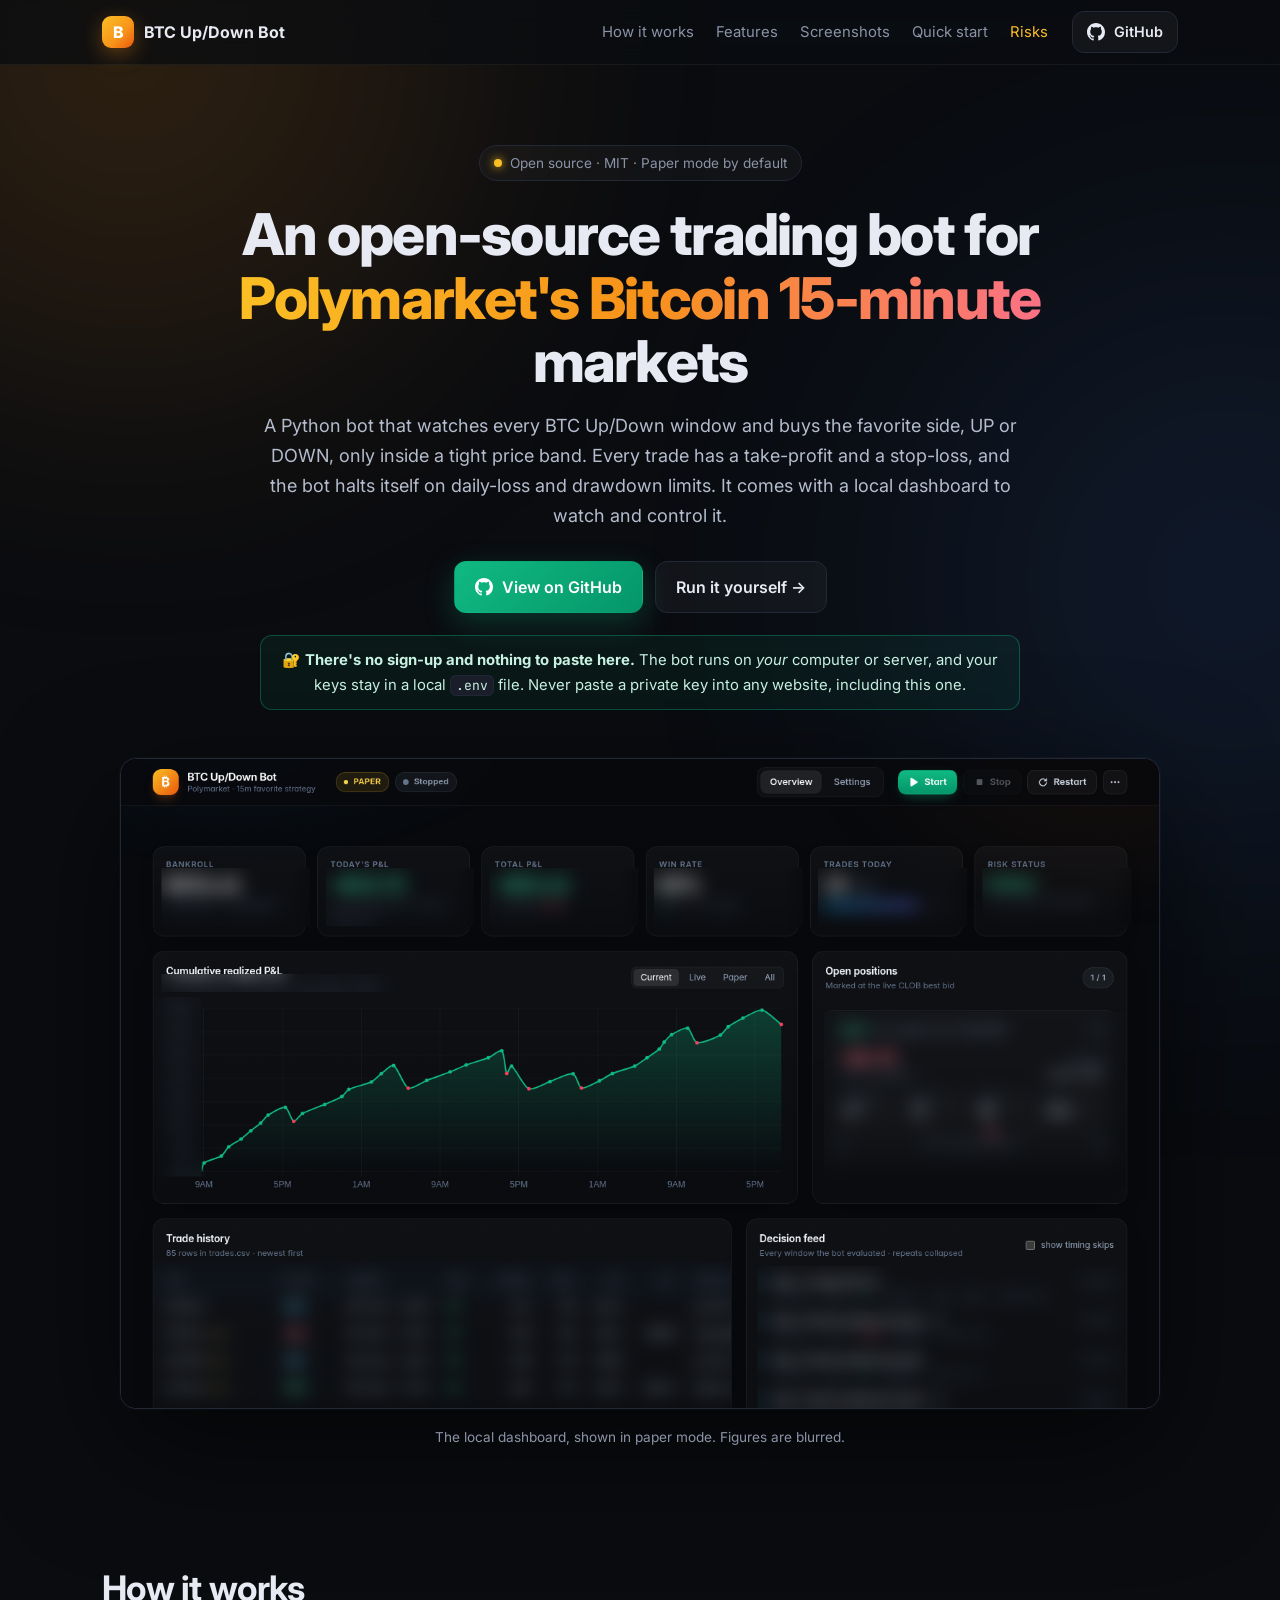
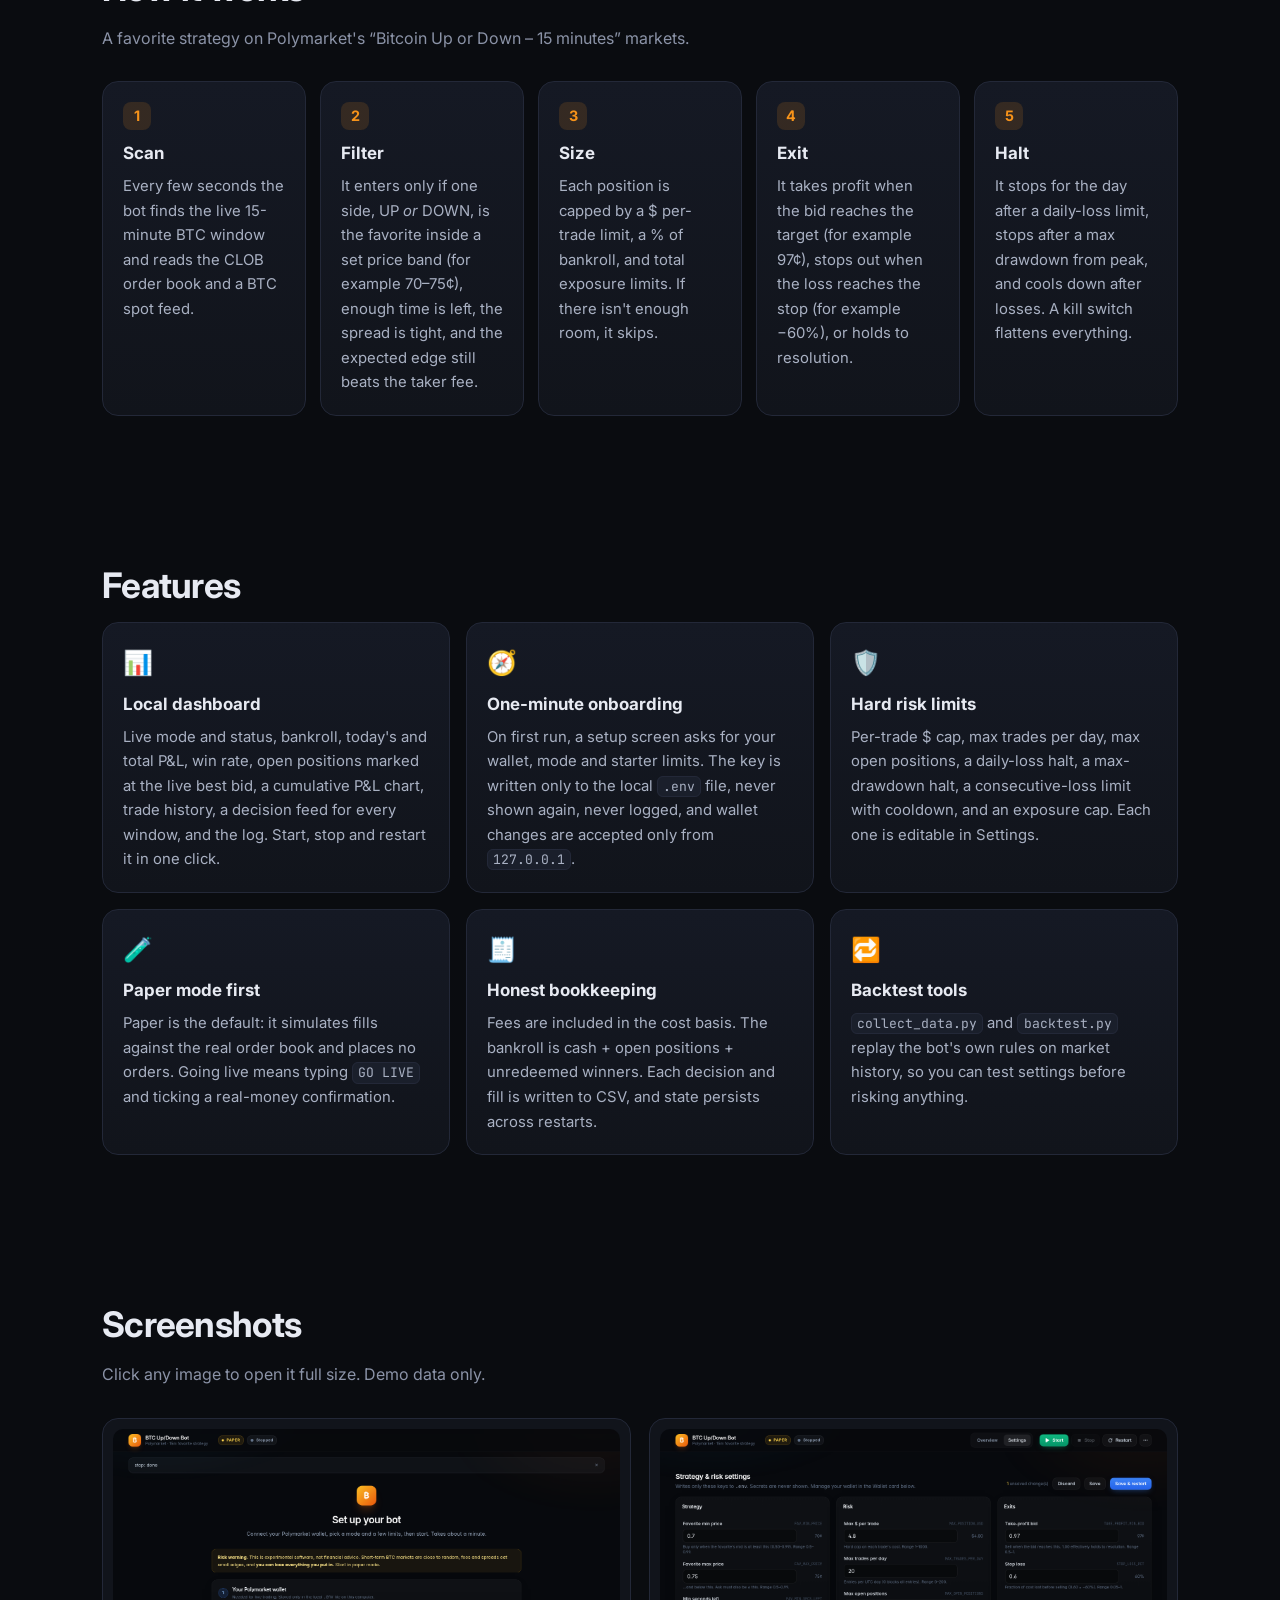
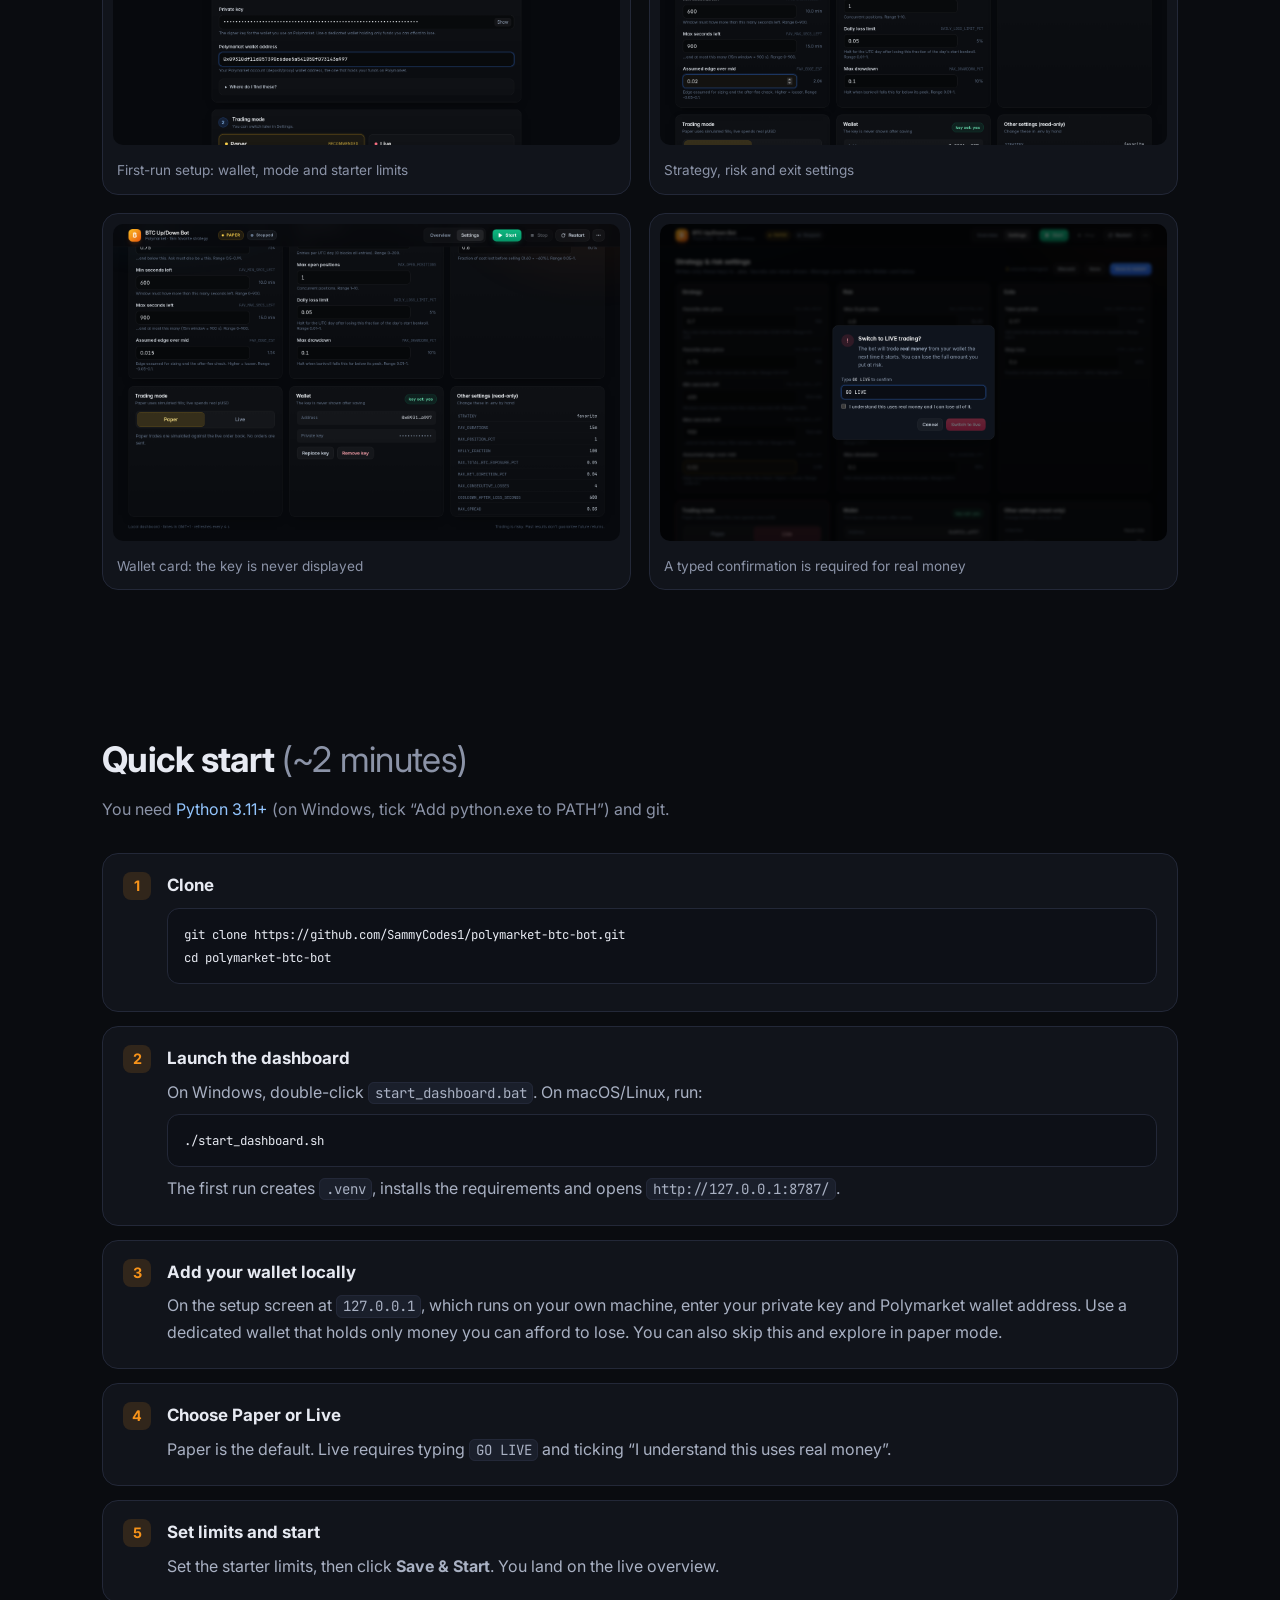
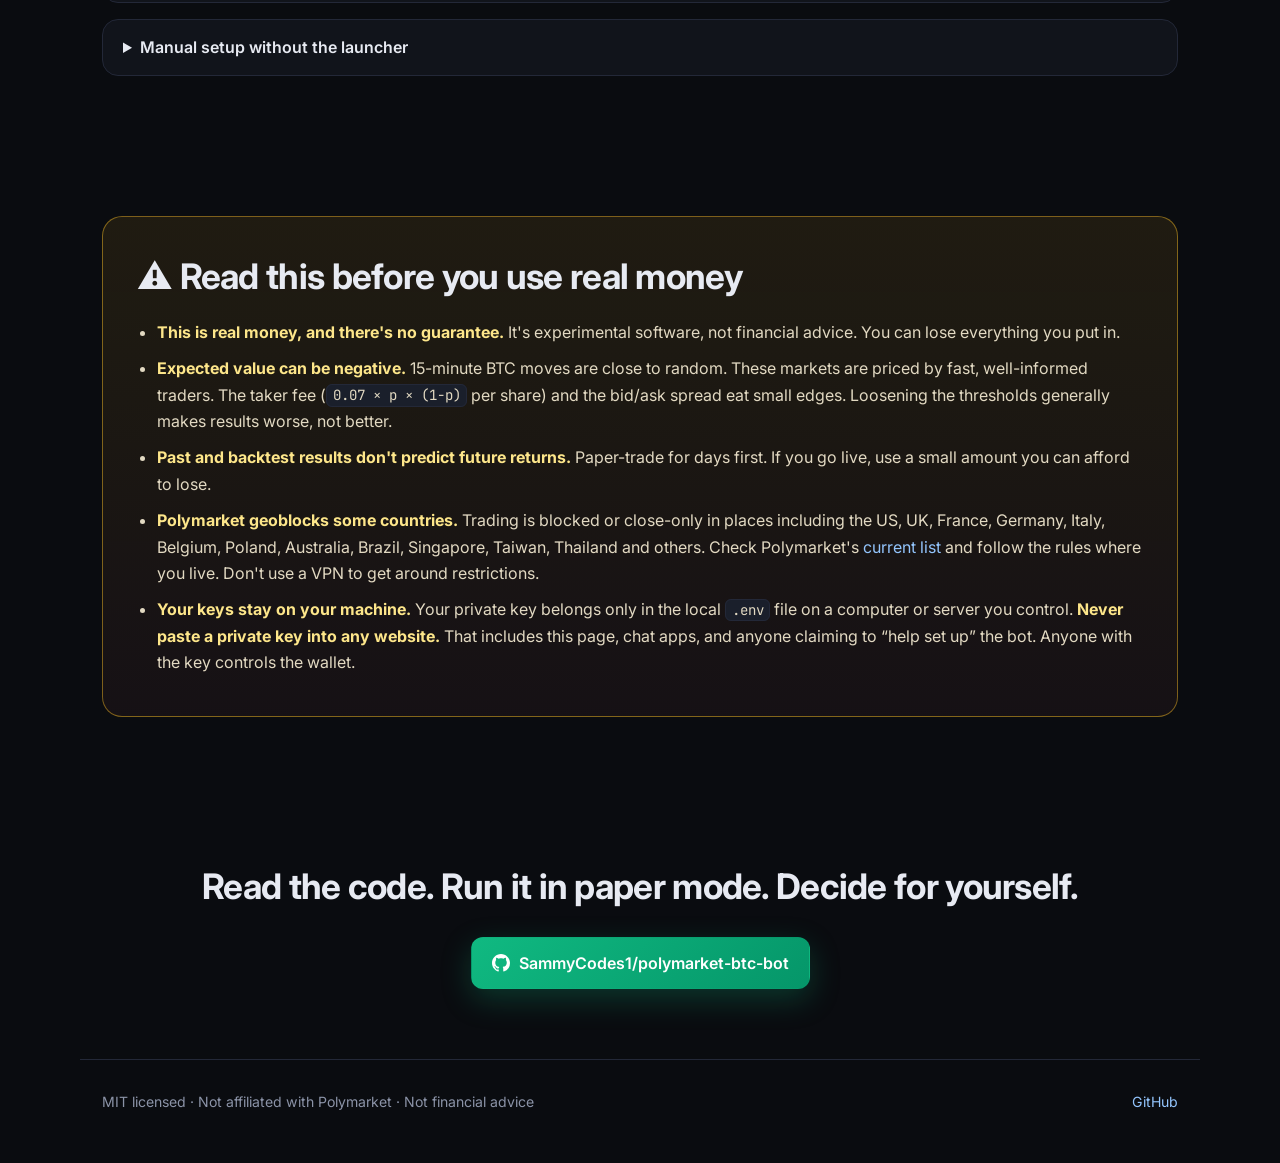
==== landing/index.html @ 37f1fecd "Add static landing page (landing/) for Vercel: overview, features, screenshots, quick start, risk di" ====
<!doctype html>
<html lang="en">
<head>
<meta charset="utf-8">
<meta name="viewport" content="width=device-width, initial-scale=1">
<title>BTC Up/Down Bot · Open-source Polymarket trading bot</title>
<meta name="description" content="Open-source Python bot and local dashboard for Polymarket's Bitcoin 15-minute Up/Down markets. Paper mode by default, hard risk limits, keys stay on your machine.">
<meta property="og:title" content="BTC Up/Down Bot for Polymarket">
<meta property="og:description" content="Open-source bot + local dashboard for Polymarket BTC 15-minute markets. Paper mode by default. Your keys never leave your machine.">
<meta property="og:image" content="img/overview.png">
<meta name="theme-color" content="#0a0c10">
<link rel="icon" href="data:image/svg+xml,<svg xmlns='http://www.w3.org/2000/svg' viewBox='0 0 64 64'><rect width='64' height='64' rx='16' fill='%23f7931a'/><text x='32' y='45' font-size='36' text-anchor='middle' fill='white' font-family='Arial' font-weight='700'>B</text></svg>">
<link rel="preconnect" href="https://fonts.googleapis.com">
<link rel="preconnect" href="https://fonts.gstatic.com" crossorigin>
<link href="https://fonts.googleapis.com/css2?family=Inter:wght@400;500;600;700;800&family=JetBrains+Mono:wght@400;500&display=swap" rel="stylesheet">
<link rel="stylesheet" href="style.css">
</head>
<body>
<div class="glow g1"></div><div class="glow g2"></div>

<header class="nav">
  <div class="wrap nav-in">
    <a class="brand" href="#top"><span class="logo">B</span><span>BTC Up/Down Bot</span></a>
    <nav class="links">
      <a href="#how">How it works</a>
      <a href="#features">Features</a>
      <a href="#screens">Screenshots</a>
      <a href="#start">Quick start</a>
      <a href="#risk" class="warn-link">Risks</a>
    </nav>
    <a class="btn btn-ghost sm" href="https://github.com/SammyCodes1/polymarket-btc-bot" target="_blank" rel="noopener"><svg class="gh" viewBox="0 0 16 16" aria-hidden="true"><path fill="currentColor" d="M8 0C3.58 0 0 3.58 0 8c0 3.54 2.29 6.53 5.47 7.59.4.07.55-.17.55-.38 0-.19-.01-.82-.01-1.49-2.01.37-2.53-.49-2.69-.94-.09-.23-.48-.94-.82-1.13-.28-.15-.68-.52-.01-.53.63-.01 1.08.58 1.23.82.72 1.21 1.87.87 2.33.66.07-.52.28-.87.51-1.07-1.78-.2-3.64-.89-3.64-3.95 0-.87.31-1.59.82-2.15-.08-.2-.36-1.02.08-2.12 0 0 .67-.21 2.2.82.64-.18 1.32-.27 2-.27.68 0 1.36.09 2 .27 1.53-1.04 2.2-.82 2.2-.82.44 1.1.16 1.92.08 2.12.51.56.82 1.27.82 2.15 0 3.07-1.87 3.75-3.65 3.95.29.25.54.73.54 1.48 0 1.07-.01 1.93-.01 2.2 0 .21.15.46.55.38A8.013 8.013 0 0016 8c0-4.42-3.58-8-8-8z"/></svg>GitHub</a>
  </div>
</header>

<main id="top">
  <!-- HERO -->
  <section class="hero wrap">
    <div class="pill"><span class="dot"></span>Open source · MIT · Paper mode by default</div>
    <h1>An open-source trading bot for <span class="grad">Polymarket's Bitcoin 15-minute</span> markets</h1>
    <p class="lead">A Python bot that watches every BTC Up/Down window and buys the favorite side, UP or DOWN, only inside a tight price band. Every trade has a take-profit and a stop-loss, and the bot halts itself on daily-loss and drawdown limits. It comes with a local dashboard to watch and control it.</p>
    <div class="cta">
      <a class="btn btn-primary" href="https://github.com/SammyCodes1/polymarket-btc-bot" target="_blank" rel="noopener"><svg class="gh" viewBox="0 0 16 16" aria-hidden="true"><path fill="currentColor" d="M8 0C3.58 0 0 3.58 0 8c0 3.54 2.29 6.53 5.47 7.59.4.07.55-.17.55-.38 0-.19-.01-.82-.01-1.49-2.01.37-2.53-.49-2.69-.94-.09-.23-.48-.94-.82-1.13-.28-.15-.68-.52-.01-.53.63-.01 1.08.58 1.23.82.72 1.21 1.87.87 2.33.66.07-.52.28-.87.51-1.07-1.78-.2-3.64-.89-3.64-3.95 0-.87.31-1.59.82-2.15-.08-.2-.36-1.02.08-2.12 0 0 .67-.21 2.2.82.64-.18 1.32-.27 2-.27.68 0 1.36.09 2 .27 1.53-1.04 2.2-.82 2.2-.82.44 1.1.16 1.92.08 2.12.51.56.82 1.27.82 2.15 0 3.07-1.87 3.75-3.65 3.95.29.25.54.73.54 1.48 0 1.07-.01 1.93-.01 2.2 0 .21.15.46.55.38A8.013 8.013 0 0016 8c0-4.42-3.58-8-8-8z"/></svg>View on GitHub</a>
      <a class="btn btn-ghost" href="#start">Run it yourself →</a>
    </div>
    <div class="notice"><strong>🔐 There's no sign-up and nothing to paste here.</strong> The bot runs on <em>your</em> computer or server, and your keys stay in a local <code>.env</code> file. Never paste a private key into any website, including this one.</div>
    <figure class="hero-shot">
      <img src="img/overview.png" alt="Dashboard overview: bankroll, P&amp;L chart, open positions, trade history and decision feed (demo, figures blurred)" width="1440" height="900">
      <figcaption>The local dashboard, shown in paper mode. Figures are blurred.</figcaption>
    </figure>
  </section>

  <!-- HOW -->
  <section id="how" class="wrap section">
    <h2>How it works</h2>
    <p class="sub">A favorite strategy on Polymarket's “Bitcoin Up or Down – 15 minutes” markets.</p>
    <ol class="steps">
      <li><span class="n">1</span><h3>Scan</h3><p>Every few seconds the bot finds the live 15-minute BTC window and reads the CLOB order book and a BTC spot feed.</p></li>
      <li><span class="n">2</span><h3>Filter</h3><p>It enters only if one side, UP <em>or</em> DOWN, is the favorite inside a set price band (for example 70–75¢), enough time is left, the spread is tight, and the expected edge still beats the taker fee.</p></li>
      <li><span class="n">3</span><h3>Size</h3><p>Each position is capped by a $ per-trade limit, a % of bankroll, and total exposure limits. If there isn't enough room, it skips.</p></li>
      <li><span class="n">4</span><h3>Exit</h3><p>It takes profit when the bid reaches the target (for example 97¢), stops out when the loss reaches the stop (for example −60%), or holds to resolution.</p></li>
      <li><span class="n">5</span><h3>Halt</h3><p>It stops for the day after a daily-loss limit, stops after a max drawdown from peak, and cools down after losses. A kill switch flattens everything.</p></li>
    </ol>
  </section>

  <!-- FEATURES -->
  <section id="features" class="wrap section">
    <h2>Features</h2>
    <div class="grid3">
      <article class="card"><div class="ic">📊</div><h3>Local dashboard</h3><p>Live mode and status, bankroll, today's and total P&amp;L, win rate, open positions marked at the live best bid, a cumulative P&amp;L chart, trade history, a decision feed for every window, and the log. Start, stop and restart it in one click.</p></article>
      <article class="card"><div class="ic">🧭</div><h3>One-minute onboarding</h3><p>On first run, a setup screen asks for your wallet, mode and starter limits. The key is written only to the local <code>.env</code> file, never shown again, never logged, and wallet changes are accepted only from <code>127.0.0.1</code>.</p></article>
      <article class="card"><div class="ic">🛡️</div><h3>Hard risk limits</h3><p>Per-trade $ cap, max trades per day, max open positions, a daily-loss halt, a max-drawdown halt, a consecutive-loss limit with cooldown, and an exposure cap. Each one is editable in Settings.</p></article>
      <article class="card"><div class="ic">🧪</div><h3>Paper mode first</h3><p>Paper is the default: it simulates fills against the real order book and places no orders. Going live means typing <code>GO LIVE</code> and ticking a real-money confirmation.</p></article>
      <article class="card"><div class="ic">🧾</div><h3>Honest bookkeeping</h3><p>Fees are included in the cost basis. The bankroll is cash + open positions + unredeemed winners. Each decision and fill is written to CSV, and state persists across restarts.</p></article>
      <article class="card"><div class="ic">🔁</div><h3>Backtest tools</h3><p><code>collect_data.py</code> and <code>backtest.py</code> replay the bot's own rules on market history, so you can test settings before risking anything.</p></article>
    </div>
  </section>

  <!-- SCREENS -->
  <section id="screens" class="wrap section">
    <h2>Screenshots</h2>
    <p class="sub">Click any image to open it full size. Demo data only.</p>
    <div class="gallery">
      <a href="img/onboarding.png" target="_blank"><figure><img loading="lazy" src="img/onboarding.png" alt="First-run setup screen"><figcaption>First-run setup: wallet, mode and starter limits</figcaption></figure></a>
      <a href="img/settings.png" target="_blank"><figure><img loading="lazy" src="img/settings.png" alt="Strategy and risk settings"><figcaption>Strategy, risk and exit settings</figcaption></figure></a>
      <a href="img/settings_wallet.png" target="_blank"><figure><img loading="lazy" src="img/settings_wallet.png" alt="Wallet and trading mode cards"><figcaption>Wallet card: the key is never displayed</figcaption></figure></a>
      <a href="img/go_live_confirm.png" target="_blank"><figure><img loading="lazy" src="img/go_live_confirm.png" alt="Go-live confirmation dialog"><figcaption>A typed confirmation is required for real money</figcaption></figure></a>
    </div>
  </section>

  <!-- QUICK START -->
  <section id="start" class="wrap section">
    <h2>Quick start <span class="muted">(~2 minutes)</span></h2>
    <p class="sub">You need <a href="https://www.python.org/downloads/" target="_blank" rel="noopener">Python 3.11+</a> (on Windows, tick “Add python.exe to PATH”) and git.</p>
    <div class="qs">
      <div class="qs-step"><span class="n">1</span><div><h3>Clone</h3>
<pre><code>git clone https://github.com/SammyCodes1/polymarket-btc-bot.git
cd polymarket-btc-bot</code></pre></div></div>
      <div class="qs-step"><span class="n">2</span><div><h3>Launch the dashboard</h3>
<p>On Windows, double-click <code>start_dashboard.bat</code>. On macOS/Linux, run:</p>
<pre><code>./start_dashboard.sh</code></pre>
<p>The first run creates <code>.venv</code>, installs the requirements and opens <code>http://127.0.0.1:8787/</code>.</p></div></div>
      <div class="qs-step"><span class="n">3</span><div><h3>Add your wallet locally</h3><p>On the setup screen at <code>127.0.0.1</code>, which runs on your own machine, enter your private key and Polymarket wallet address. Use a dedicated wallet that holds only money you can afford to lose. You can also skip this and explore in paper mode.</p></div></div>
      <div class="qs-step"><span class="n">4</span><div><h3>Choose Paper or Live</h3><p>Paper is the default. Live requires typing <code>GO LIVE</code> and ticking “I understand this uses real money”.</p></div></div>
      <div class="qs-step"><span class="n">5</span><div><h3>Set limits and start</h3><p>Set the starter limits, then click <strong>Save &amp; Start</strong>. You land on the live overview.</p></div></div>
    </div>
    <details class="manual"><summary>Manual setup without the launcher</summary>
<pre><code># macOS / Linux
python3 -m venv .venv &amp;&amp; source .venv/bin/activate
pip install -r requirements.txt
cp .env.example .env        # edit by hand, or use the dashboard setup screen
python bot.py               # runs forever; Ctrl+C to stop
python dashboard/server.py  # http://127.0.0.1:8787/

# Windows
py -3.12 -m venv .venv
.venv\Scripts\python.exe -m pip install -r requirements.txt
copy .env.example .env</code></pre>
    <p class="muted">Never commit <code>.env</code>. It's already in <code>.gitignore</code>. The full docs are in the <a href="https://github.com/SammyCodes1/polymarket-btc-bot#readme" target="_blank" rel="noopener">README</a>.</p>
    </details>
  </section>

  <!-- RISK -->
  <section id="risk" class="wrap section">
    <div class="risk">
      <h2>⚠️ Read this before you use real money</h2>
      <ul>
        <li><strong>This is real money, and there's no guarantee.</strong> It's experimental software, not financial advice. You can lose everything you put in.</li>
        <li><strong>Expected value can be negative.</strong> 15-minute BTC moves are close to random. These markets are priced by fast, well-informed traders. The taker fee (<code>0.07 × p × (1−p)</code> per share) and the bid/ask spread eat small edges. Loosening the thresholds generally makes results worse, not better.</li>
        <li><strong>Past and backtest results don't predict future returns.</strong> Paper-trade for days first. If you go live, use a small amount you can afford to lose.</li>
        <li><strong>Polymarket geoblocks some countries.</strong> Trading is blocked or close-only in places including the US, UK, France, Germany, Italy, Belgium, Poland, Australia, Brazil, Singapore, Taiwan, Thailand and others. Check Polymarket's <a href="https://docs.polymarket.com/developers/CLOB/geoblock" target="_blank" rel="noopener">current list</a> and follow the rules where you live. Don't use a VPN to get around restrictions.</li>
        <li><strong>Your keys stay on your machine.</strong> Your private key belongs only in the local <code>.env</code> file on a computer or server you control. <strong>Never paste a private key into any website.</strong> That includes this page, chat apps, and anyone claiming to “help set up” the bot. Anyone with the key controls the wallet.</li>
      </ul>
    </div>
  </section>

  <section class="wrap section final">
    <h2>Read the code. Run it in paper mode. Decide for yourself.</h2>
    <a class="btn btn-primary" href="https://github.com/SammyCodes1/polymarket-btc-bot" target="_blank" rel="noopener"><svg class="gh" viewBox="0 0 16 16" aria-hidden="true"><path fill="currentColor" d="M8 0C3.58 0 0 3.58 0 8c0 3.54 2.29 6.53 5.47 7.59.4.07.55-.17.55-.38 0-.19-.01-.82-.01-1.49-2.01.37-2.53-.49-2.69-.94-.09-.23-.48-.94-.82-1.13-.28-.15-.68-.52-.01-.53.63-.01 1.08.58 1.23.82.72 1.21 1.87.87 2.33.66.07-.52.28-.87.51-1.07-1.78-.2-3.64-.89-3.64-3.95 0-.87.31-1.59.82-2.15-.08-.2-.36-1.02.08-2.12 0 0 .67-.21 2.2.82.64-.18 1.32-.27 2-.27.68 0 1.36.09 2 .27 1.53-1.04 2.2-.82 2.2-.82.44 1.1.16 1.92.08 2.12.51.56.82 1.27.82 2.15 0 3.07-1.87 3.75-3.65 3.95.29.25.54.73.54 1.48 0 1.07-.01 1.93-.01 2.2 0 .21.15.46.55.38A8.013 8.013 0 0016 8c0-4.42-3.58-8-8-8z"/></svg>SammyCodes1/polymarket-btc-bot</a>
  </section>
</main>

<footer class="wrap foot">
  <span>MIT licensed · Not affiliated with Polymarket · Not financial advice</span>
  <a href="https://github.com/SammyCodes1/polymarket-btc-bot" target="_blank" rel="noopener">GitHub</a>
</footer>
</body>
</html>
---- landing/style.css ----
:root{--bg:#0a0c10;--panel:#11141b;--panel2:#151924;--line:#232838;--text:#e7eaf2;--muted:#8b93a7;--acc:#f7931a;--green:#10b981;--blue:#3b82f6;--red:#f87171;--amber:#fbbf24}
*{box-sizing:border-box}html{scroll-behavior:smooth}
body{margin:0;background:var(--bg);color:var(--text);font:16px/1.65 Inter,system-ui,-apple-system,Segoe UI,Roboto,sans-serif;-webkit-font-smoothing:antialiased;overflow-x:hidden}
a{color:#93c5fd;text-decoration:none}a:hover{text-decoration:underline}
code,pre{font-family:"JetBrains Mono",ui-monospace,Menlo,monospace;font-size:.88em}
code{background:#1a1f2b;border:1px solid var(--line);padding:.08em .4em;border-radius:6px}
pre{background:#0d1017;border:1px solid var(--line);border-radius:12px;padding:14px 16px;overflow-x:auto;margin:.6em 0}
pre code{background:none;border:0;padding:0}
.wrap{max-width:1120px;margin:0 auto;padding:0 22px}
.glow{position:fixed;width:620px;height:620px;border-radius:50%;filter:blur(140px);opacity:.16;z-index:-1;pointer-events:none}
.g1{background:var(--acc);top:-260px;left:-180px}.g2{background:var(--blue);top:30%;right:-260px;opacity:.12}
.nav{position:sticky;top:0;z-index:10;background:rgba(10,12,16,.75);backdrop-filter:blur(12px);border-bottom:1px solid rgba(255,255,255,.05)}
.nav-in{display:flex;align-items:center;gap:24px;height:64px}
.brand{display:flex;align-items:center;gap:10px;color:var(--text);font-weight:700}.brand:hover{text-decoration:none}
.logo{display:grid;place-items:center;width:32px;height:32px;border-radius:9px;background:linear-gradient(135deg,#fbbf24,#f7931a 60%,#ea580c);color:#fff;font-weight:800;box-shadow:0 6px 20px rgba(247,147,26,.35)}
.links{display:flex;gap:22px;margin-left:auto}.links a{color:var(--muted);font-size:.93rem}.links a:hover{color:var(--text);text-decoration:none}
.warn-link{color:var(--amber)!important}
.btn{display:inline-flex;align-items:center;gap:9px;padding:12px 20px;border-radius:12px;font-weight:600;transition:.15s;border:1px solid transparent}
.btn:hover{text-decoration:none;transform:translateY(-1px)}
.btn-primary{background:linear-gradient(135deg,#10b981,#059669);color:#fff;box-shadow:0 10px 30px rgba(16,185,129,.25)}
.btn-ghost{background:rgba(255,255,255,.04);border-color:var(--line);color:var(--text)}.btn-ghost:hover{background:rgba(255,255,255,.08)}
.btn.sm{padding:8px 14px;font-size:.9rem}
.gh{width:18px;height:18px}
.hero{padding:80px 22px 40px;text-align:center}
.pill{display:inline-flex;align-items:center;gap:8px;padding:6px 14px;border:1px solid var(--line);border-radius:999px;background:rgba(255,255,255,.03);color:var(--muted);font-size:.85rem}
.dot{width:8px;height:8px;border-radius:50%;background:var(--amber);box-shadow:0 0 10px var(--amber)}
h1{font-size:clamp(2.1rem,5vw,3.6rem);line-height:1.1;letter-spacing:-.03em;margin:22px auto 18px;max-width:900px;font-weight:800}
.grad{background:linear-gradient(90deg,#fbbf24,#f7931a,#fb7185);-webkit-background-clip:text;background-clip:text;color:transparent}
.lead{color:#b4bccd;font-size:1.13rem;max-width:760px;margin:0 auto}
.cta{display:flex;gap:12px;justify-content:center;flex-wrap:wrap;margin:30px 0 22px}
.notice{max-width:760px;margin:0 auto;padding:12px 16px;border:1px solid rgba(16,185,129,.35);background:rgba(16,185,129,.07);border-radius:12px;font-size:.93rem;color:#c9f3e2}
.hero-shot{margin:48px auto 0;max-width:1040px}
.hero-shot img{width:100%;height:auto;border-radius:16px;border:1px solid var(--line);box-shadow:0 40px 120px rgba(0,0,0,.6),0 0 0 1px rgba(255,255,255,.03)}
figcaption{color:var(--muted);font-size:.85rem;margin-top:10px}
.section{padding:70px 22px}
h2{font-size:clamp(1.6rem,3vw,2.2rem);letter-spacing:-.02em;margin:0 0 8px}
.sub{color:var(--muted);margin:0 0 30px}.muted{color:var(--muted);font-weight:400}
h3{margin:0 0 6px;font-size:1.06rem}
.steps{list-style:none;padding:0;margin:0;display:grid;grid-template-columns:repeat(5,1fr);gap:14px}
.steps li,.card{background:linear-gradient(180deg,var(--panel2),var(--panel));border:1px solid var(--line);border-radius:16px;padding:20px}
.steps p,.card p{color:#a9b1c3;margin:0;font-size:.93rem}
.n{display:inline-grid;place-items:center;width:28px;height:28px;border-radius:8px;background:rgba(247,147,26,.14);color:var(--acc);font-weight:700;font-size:.9rem;margin-bottom:10px;flex:none}
.grid3{display:grid;grid-template-columns:repeat(3,1fr);gap:16px}
.card{transition:.2s}.card:hover{border-color:#334;transform:translateY(-2px)}
.ic{font-size:1.5rem;margin-bottom:8px}
.gallery{display:grid;grid-template-columns:repeat(2,1fr);gap:18px}
.gallery a{color:inherit}.gallery a:hover{text-decoration:none}
.gallery figure{margin:0;background:var(--panel);border:1px solid var(--line);border-radius:16px;padding:10px;transition:.2s}
.gallery figure:hover{border-color:#3b4256;transform:translateY(-2px)}
.gallery img{width:100%;aspect-ratio:16/10;object-fit:cover;object-position:top;border-radius:10px;display:block}
.gallery figcaption{padding:4px 4px 2px}
.qs{display:grid;gap:14px}
.qs-step{display:flex;gap:16px;background:var(--panel);border:1px solid var(--line);border-radius:16px;padding:18px 20px}
.qs-step>div{min-width:0;flex:1}.qs-step p{color:#a9b1c3;margin:.3em 0}
.manual{margin-top:16px;background:var(--panel);border:1px solid var(--line);border-radius:16px;padding:14px 20px}
.manual summary{cursor:pointer;font-weight:600}
.risk{border:1px solid rgba(251,191,36,.45);background:linear-gradient(180deg,rgba(251,191,36,.09),rgba(248,113,113,.05));border-radius:20px;padding:30px 34px}
.risk ul{margin:14px 0 0;padding-left:20px}.risk li{margin:10px 0;color:#e2d9c2}.risk li strong{color:#fde68a}
.final{text-align:center}.final h2{margin-bottom:22px}
.foot{display:flex;justify-content:space-between;gap:12px;flex-wrap:wrap;padding:30px 22px 50px;color:var(--muted);font-size:.88rem;border-top:1px solid var(--line)}
@media (max-width:960px){.steps{grid-template-columns:repeat(2,1fr)}.grid3{grid-template-columns:1fr 1fr}.links{display:none}.nav-in .btn{margin-left:auto}}
@media (max-width:620px){.steps,.grid3,.gallery{grid-template-columns:1fr}.hero{padding-top:50px}.risk{padding:22px}}
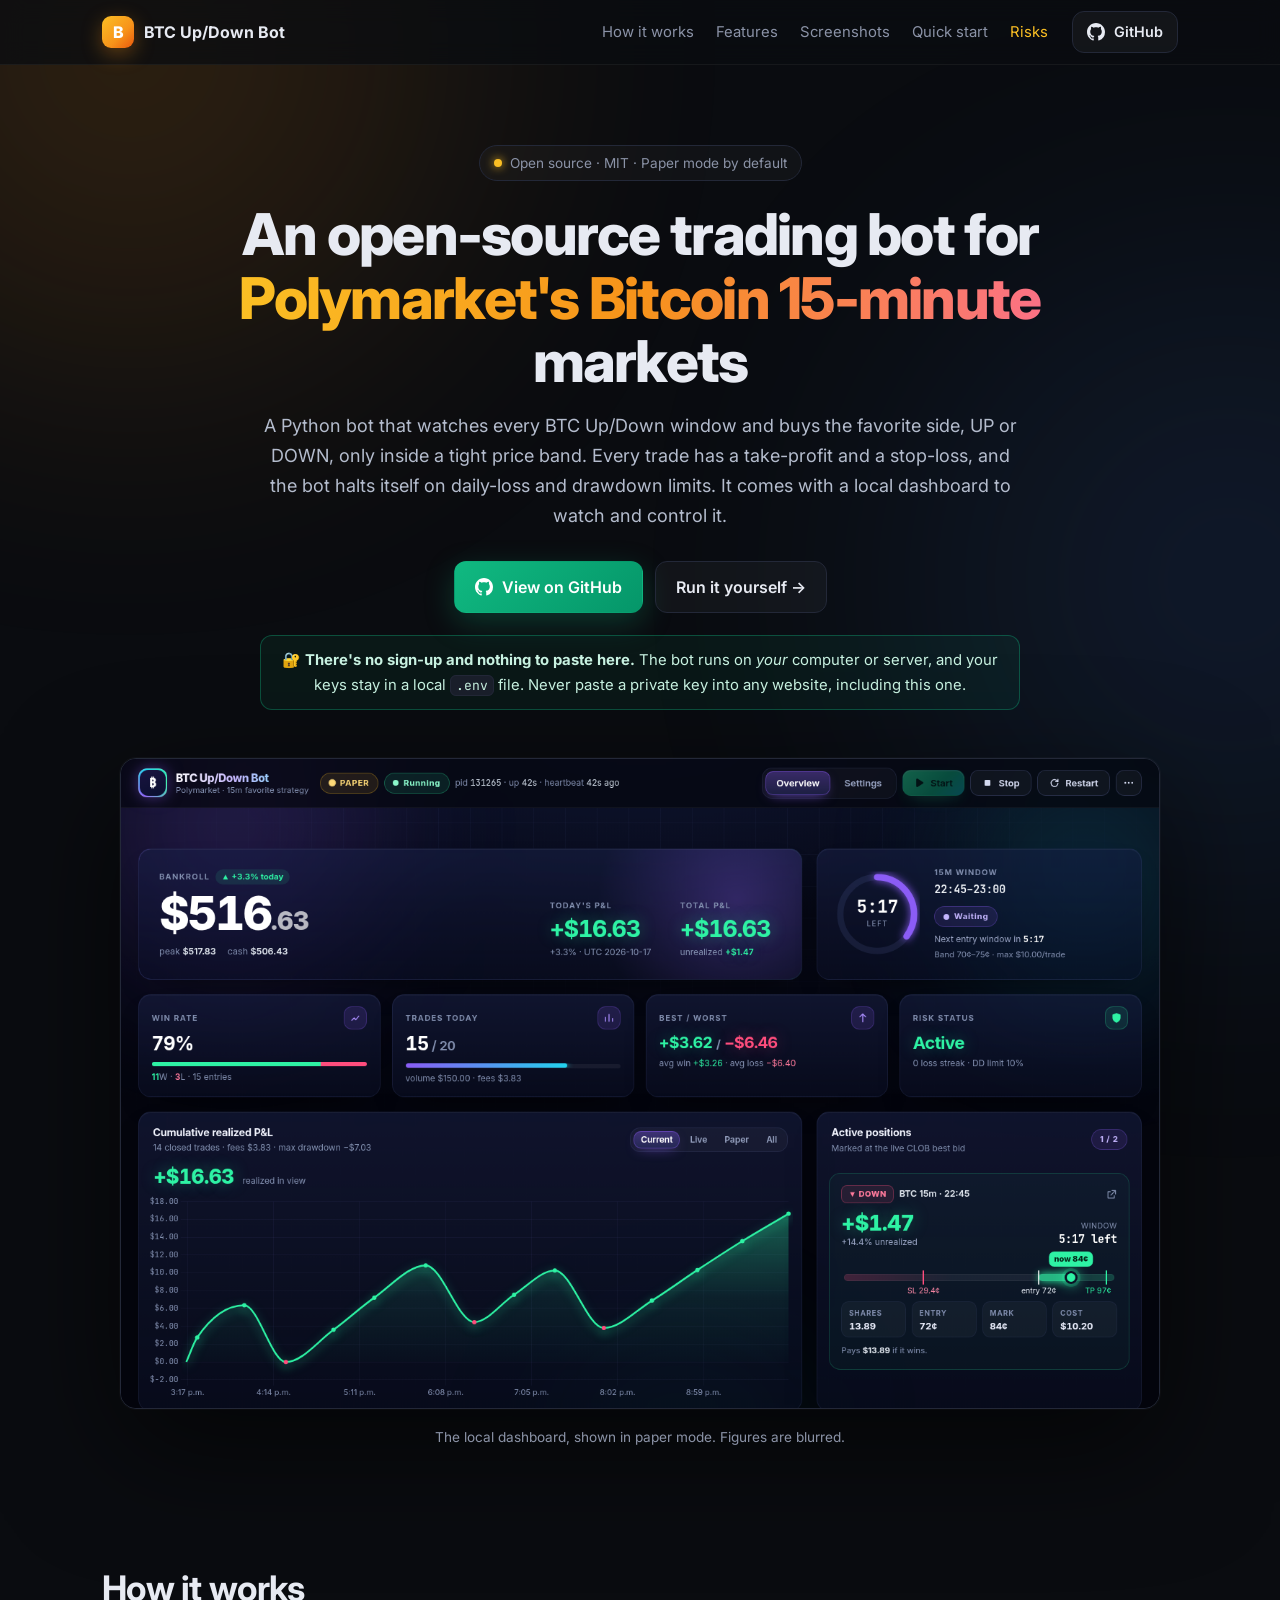
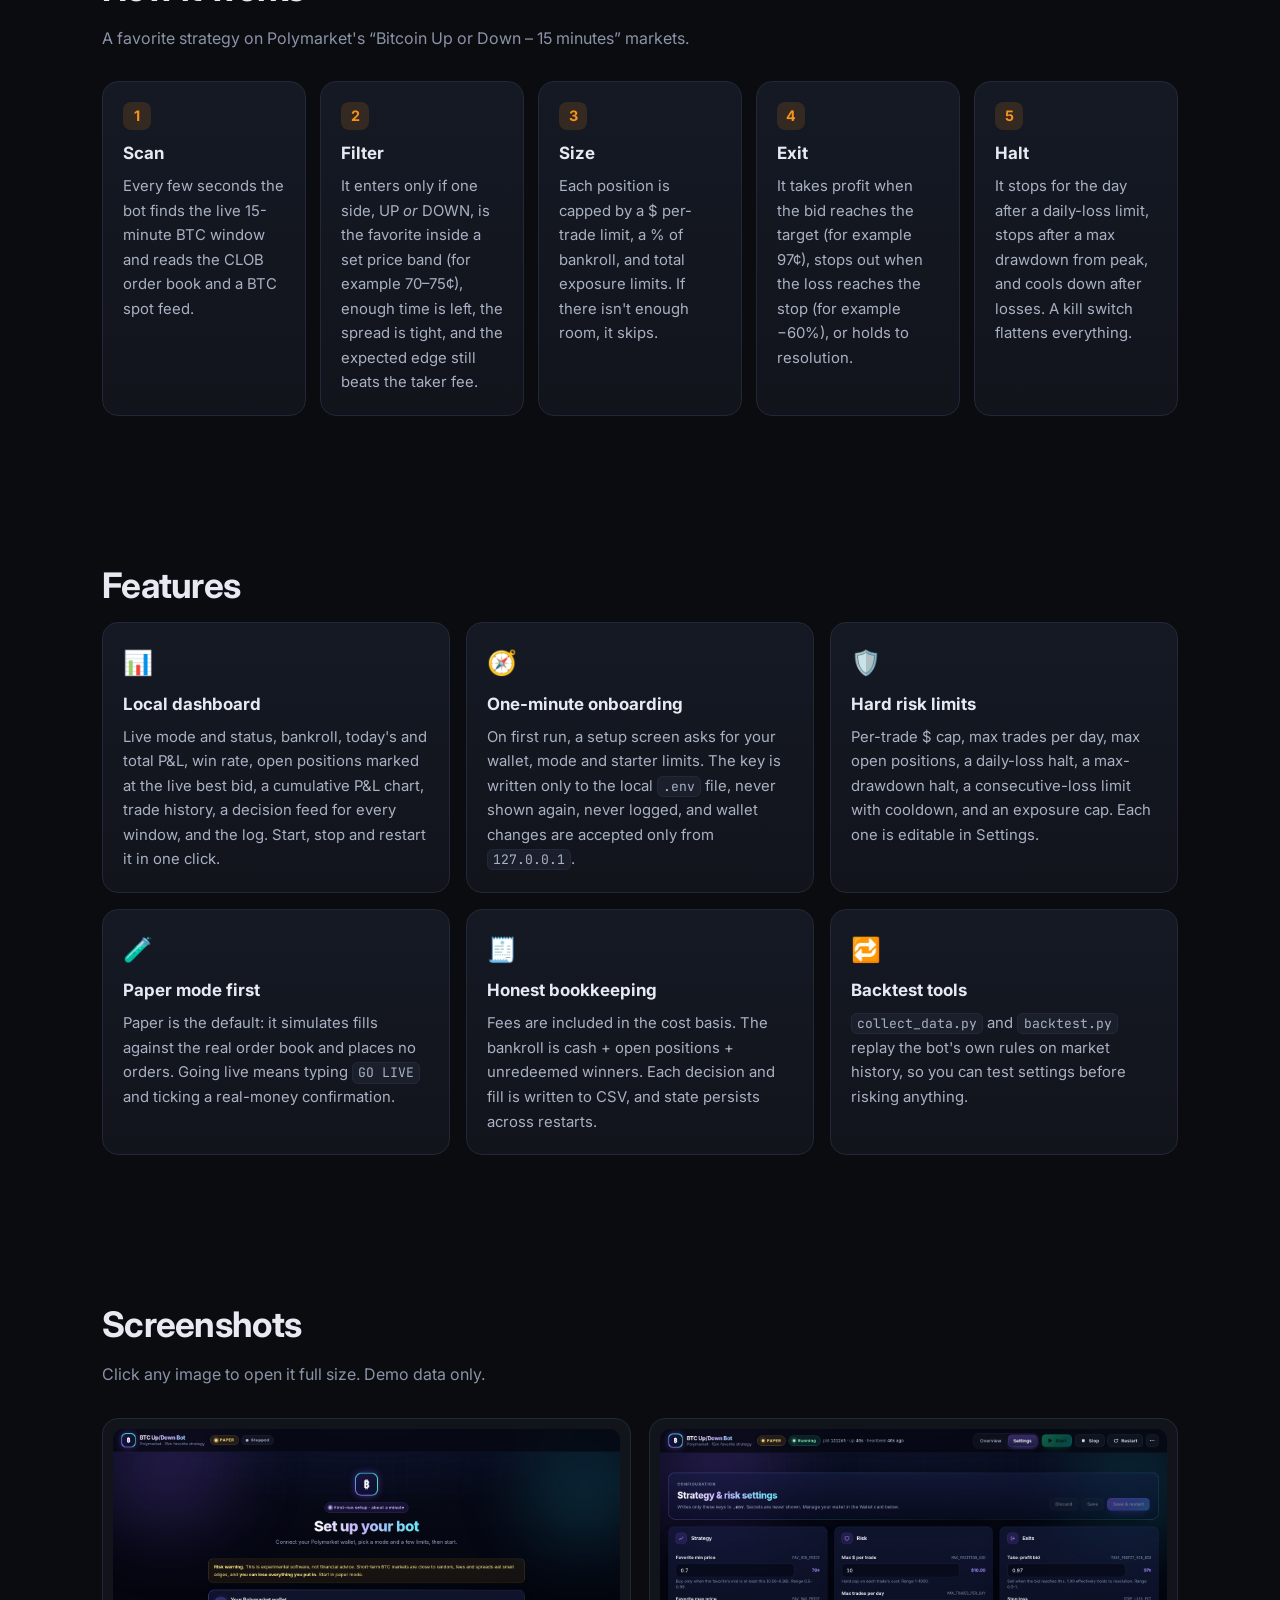
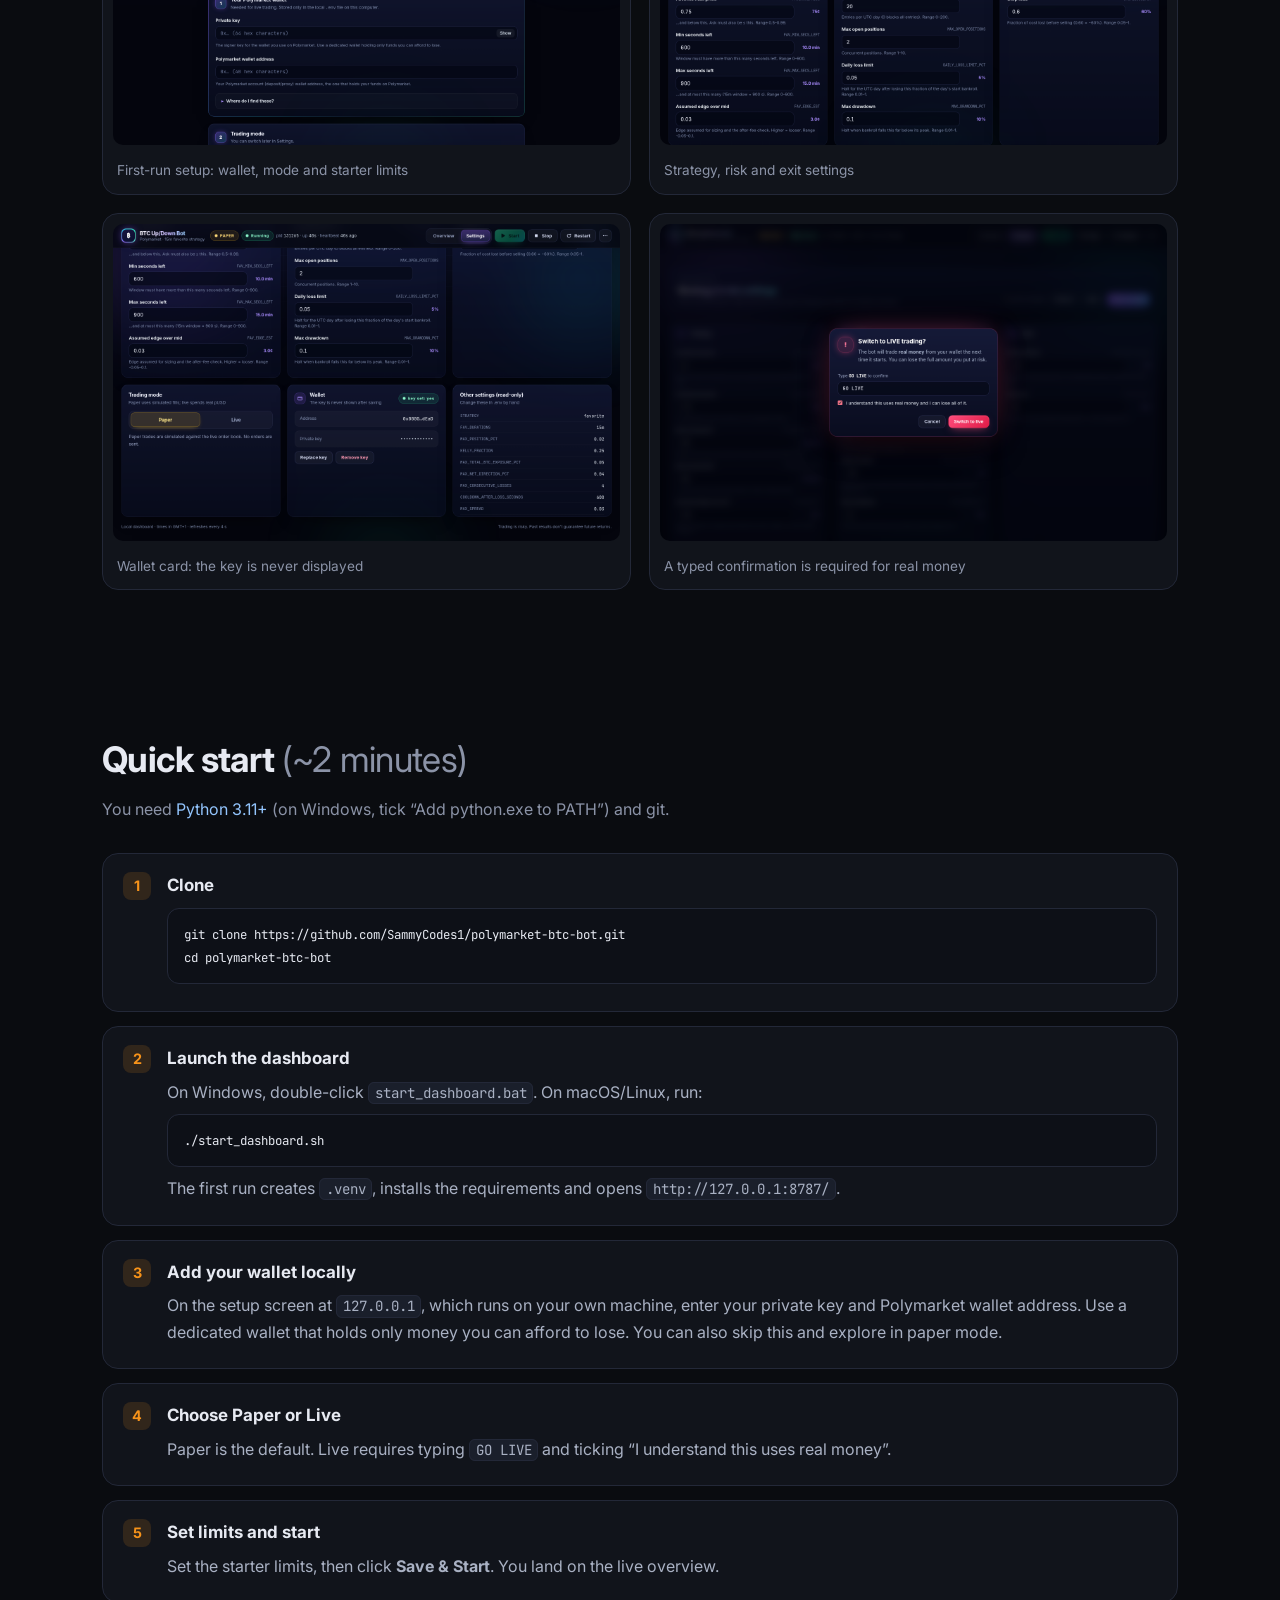
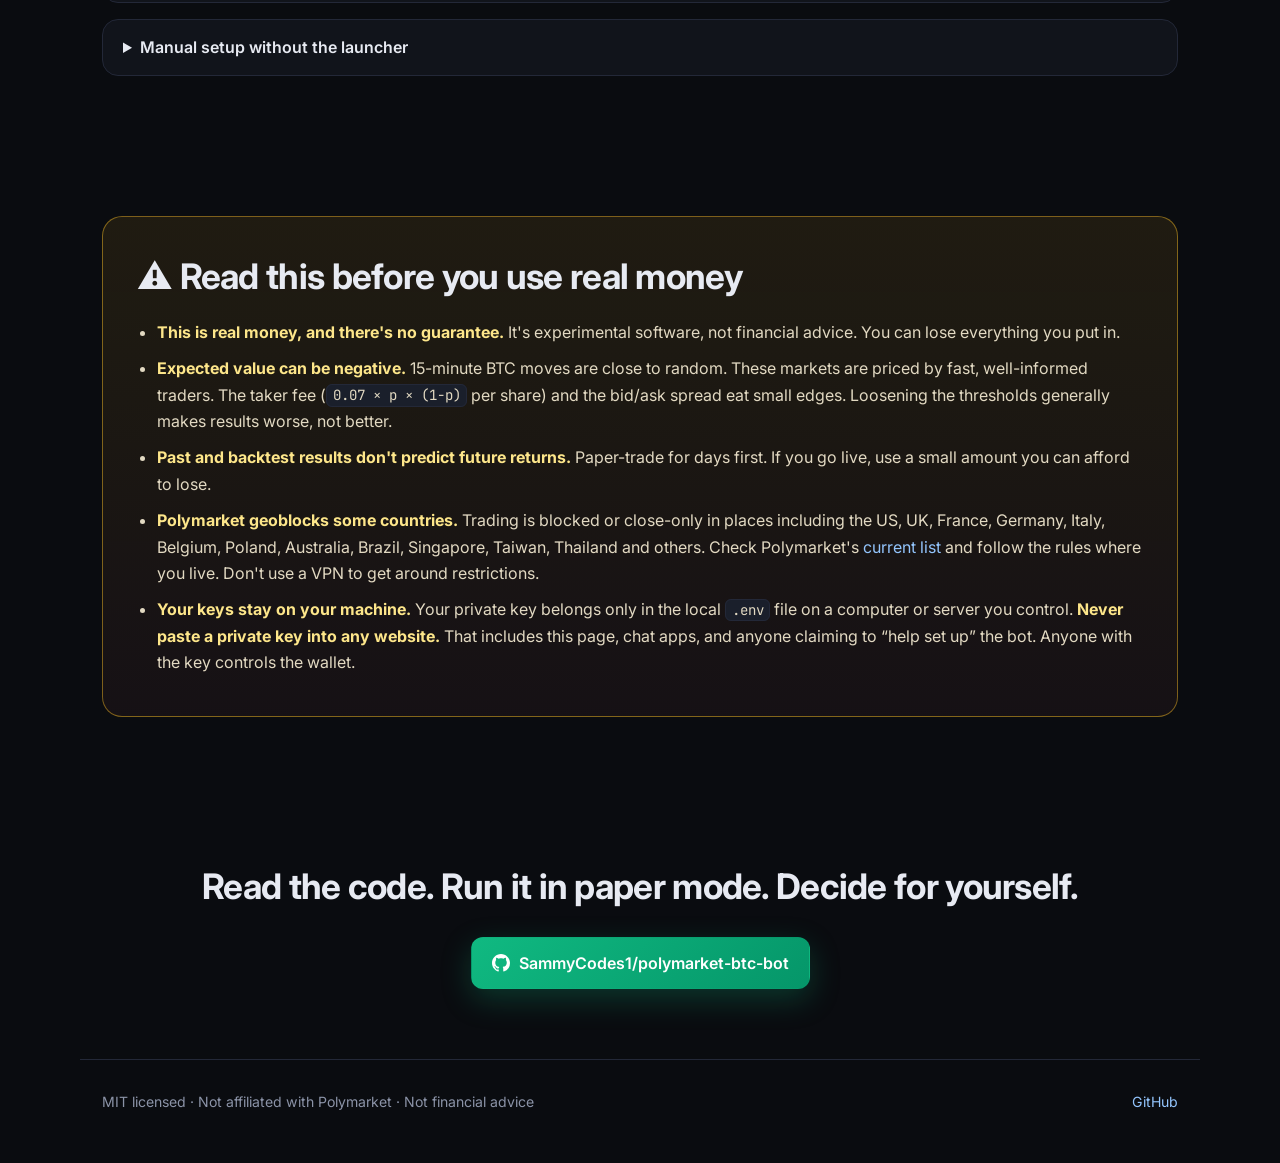
==== commit bddf0360: "Dashboard visual overhaul: dark glass/neon theme, count-up hero numbers, live status pill, 15m windo" ====
--- a/landing/index.html
+++ b/landing/index.html
@@ -44,7 +44,7 @@
     </div>
     <div class="notice"><strong>🔐 There's no sign-up and nothing to paste here.</strong> The bot runs on <em>your</em> computer or server, and your keys stay in a local <code>.env</code> file. Never paste a private key into any website, including this one.</div>
     <figure class="hero-shot">
-      <img src="img/overview.png" alt="Dashboard overview: bankroll, P&amp;L chart, open positions, trade history and decision feed (demo, figures blurred)" width="1440" height="900">
+      <img src="img/overview.png" alt="Dashboard overview: bankroll, P&amp;L chart, open positions, trade history and decision feed (demo data)" width="1440" height="900">
       <figcaption>The local dashboard, shown in paper mode. Figures are blurred.</figcaption>
     </figure>
   </section>
